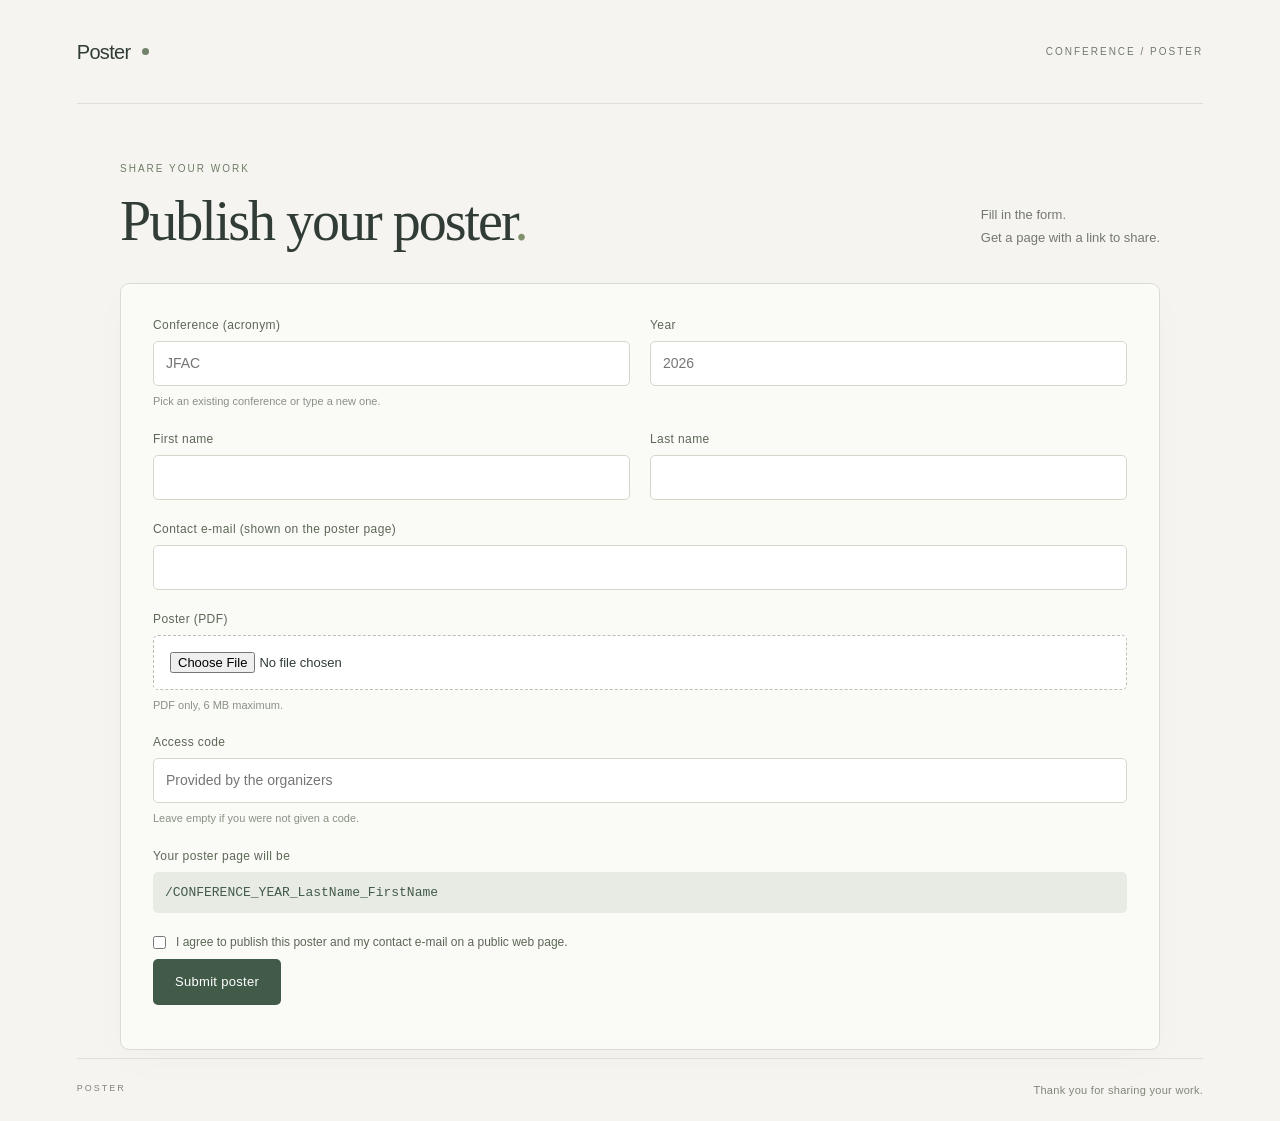
==== docs/index.html @ 844d6ec9 "Replace website with local version" ====
<!doctype html>
<html lang="en"><head>
<meta charset="utf-8"><meta name="viewport" content="width=device-width,initial-scale=1">
<meta name="robots" content="noindex,nofollow">
<title>Publish your poster</title>
<link rel="icon" href="favicon.ico"><link rel="stylesheet" href="assets/style.css">
</head><body><main class="page">
<header class="site-header">
  <span class="wordmark">Poster<span class="mark-dot"></span></span>
  <span class="header-note">CONFERENCE / POSTER</span>
</header>

<section class="poster-section">
  <div class="intro">
    <div>
      <p class="eyebrow">SHARE YOUR WORK</p>
      <h1>Publish your poster<span>.</span></h1>
    </div>
    <p class="intro-note">Fill in the form.<br>Get a page with a link to share.</p>
  </div>

  <form class="form-card" id="form" novalidate>
    <p class="hp"><label>Do not fill <input id="bot" tabindex="-1" autocomplete="off"></label></p>

    <div class="form-grid">
      <div class="field"><label for="conf">Conference (acronym)</label>
        <input id="conf" name="conference" type="text" placeholder="JFAC" list="conf-list" autocomplete="off" required>
        <datalist id="conf-list"></datalist>
        <span class="hint">Pick an existing conference or type a new one.</span></div>
      <div class="field"><label for="year">Year</label>
        <input id="year" name="annee" type="number" min="1990" max="2100" placeholder="2026" required></div>
      <div class="field"><label for="prenom">First name</label>
        <input id="prenom" name="prenom" type="text" autocomplete="given-name" required></div>
      <div class="field"><label for="nom">Last name</label>
        <input id="nom" name="nom" type="text" autocomplete="family-name" required></div>
      <div class="field full"><label for="email">Contact e-mail (shown on the poster page)</label>
        <input id="email" name="email" type="email" autocomplete="email" required></div>
      <div class="field full"><label for="pdf">Poster (PDF)</label>
        <input id="pdf" name="poster" type="file" accept="application/pdf,.pdf" required>
        <span class="hint">PDF only, 6 MB maximum.</span></div>
      <div class="field full"><label for="code">Access code</label>
        <input id="code" name="code" type="text" autocomplete="off" placeholder="Provided by the organizers">
        <span class="hint">Leave empty if you were not given a code.</span></div>
      <div class="field full"><span class="lbl">Your poster page will be</span>
        <div class="folder-preview" id="preview">/CONFERENCE_YEAR_LastName_FirstName</div></div>
      <label class="check full"><input type="checkbox" name="consent" required>
        <span>I agree to publish this poster and my contact e-mail on a public web page.</span></label>
    </div>
    <button class="submit" type="submit" id="send">Submit poster</button>
    <p class="hint" id="status" role="status" style="margin-top:12px"></p>
  </form>
</section>

<div class="page-footer"><span>POSTER</span><span>Thank you for sharing your work.</span></div>
</main>
<script src="config.js"></script>
<script>
  var $ = function (id) { return document.getElementById(id); };
  var clean = function (s) { return s.normalize("NFD").replace(/[\u0300-\u036f]/g, "").replace(/[^A-Za-z0-9]+/g, "-").replace(/^-+|-+$/g, ""); };
  var cap = function (s) { return clean(s).split("-").map(function (w) { return w.charAt(0).toUpperCase() + w.slice(1); }).join("-"); };
  function update() {
    var f = [clean($("conf").value).toUpperCase() || "CONFERENCE", clean($("year").value) || "YEAR",
             cap($("nom").value) || "LastName", cap($("prenom").value) || "FirstName"].join("_");
    $("preview").textContent = "/" + f;
  }
  ["conf", "year", "nom", "prenom"].forEach(function (id) { $(id).addEventListener("input", update); });
  $("pdf").addEventListener("change", function () {
    if (this.files[0] && this.files[0].size > 6 * 1024 * 1024) { alert("The PDF is larger than 6 MB."); this.value = ""; }
  });
  update();

  $("form").addEventListener("submit", async function (e) {
    e.preventDefault();
    var form = this, btn = $("send"), st = $("status"), file = $("pdf").files[0];
    if (!form.checkValidity()) { form.reportValidity(); return; }
    if (!file || file.size > 6 * 1024 * 1024) { st.textContent = "Please choose a PDF under 6 MB."; return; }
    btn.disabled = true; st.textContent = "Publishing… please wait.";
    try {
      var b64 = await new Promise(function (ok, ko) {
        var r = new FileReader(); r.onload = function () { ok(String(r.result).split(",")[1]); }; r.onerror = ko; r.readAsDataURL(file);
      });
      var res = await fetch(window.WORKER_URL, { method: "POST", headers: { "Content-Type": "application/json" },
        body: JSON.stringify({ conference: $("conf").value, annee: $("year").value, nom: $("nom").value, prenom: $("prenom").value,
          email: $("email").value, code: $("code").value, bot: $("bot").value, pdf: b64 }) });
      var j = await res.json();
      if (j.ok) { location.href = "merci.html?f=" + encodeURIComponent(j.folder); return; }
      st.textContent = "Error: " + (j.error || "unknown error");
    } catch (err) { st.textContent = "Network error. Please try again."; }
    btn.disabled = false;
  });

  // Conférences déjà enregistrées (index : posters.json)
  fetch("posters.json?" + Date.now()).then(function (r) { return r.ok ? r.json() : []; }).then(function (list) {
    var seen = {}, dl = $("conf-list");
    list.forEach(function (p) {
      if (seen[p.conf]) return; seen[p.conf] = 1;
      var o = document.createElement("option"); o.value = p.conf; dl.appendChild(o);
    });
  }).catch(function () {});
  // Si la saisie correspond à une conférence connue (jfac), on adopte son orthographe
  $("conf").addEventListener("change", function () {
    var v = this.value.trim().toLowerCase();
    Array.prototype.forEach.call($("conf-list").options, function (o) { if (o.value.toLowerCase() === v) $("conf").value = o.value; });
    update();
  });
</script>
</body></html>
---- docs/assets/style.css ----
*,:after,:before{box-sizing:border-box;margin:0;padding:0}html{line-height:1.5;font-family:var(--font-body)}ul{list-style:none}img,svg,canvas{display:block;max-width:100%}button,input,select,textarea{font:inherit;color:inherit}

:root{--font-body:-apple-system, BlinkMacSystemFont, "Segoe UI", "Roboto", "Oxygen", "Ubuntu", "Cantarell", "Fira Sans", "Droid Sans", "Helvetica Neue", sans-serif;--font-heading:var(--font-body);--content-width:72rem;--reading-width:42rem;--background:oklch(100% 0 0);--foreground:oklch(14.1% .005 285.823);--card:oklch(100% 0 0);--card-foreground:oklch(14.1% .005 285.823);--popover:oklch(100% 0 0);--popover-foreground:oklch(14.1% .005 285.823);--primary:oklch(21% .006 285.885);--primary-foreground:oklch(98.5% 0 0);--secondary:oklch(96.7% .001 286.375);--secondary-foreground:oklch(21% .006 285.885);--muted:oklch(96.7% .001 286.375);--muted-foreground:oklch(55.2% .016 285.938);--accent:oklch(96.7% .001 286.375);--accent-foreground:oklch(21% .006 285.885);--destructive:oklch(57.7% .245 27.325);--destructive-foreground:oklch(98.5% 0 0);--border:oklch(92% .004 286.32);--input:oklch(92% .004 286.32);--ring:oklch(87.1% .006 286.286);--chart-1:oklch(64.6% .222 41.116);--chart-2:oklch(60% .118 184.704);--chart-3:oklch(39.8% .07 227.392);--chart-4:oklch(82.8% .189 84.429);--chart-5:oklch(76.9% .188 70.08);--radius:.625rem;--sidebar:oklch(98.5% 0 0);--sidebar-foreground:oklch(14.1% .005 285.823);--sidebar-primary:oklch(21% .006 285.885);--sidebar-primary-foreground:oklch(98.5% 0 0);--sidebar-accent:oklch(96.7% .001 286.375);--sidebar-accent-foreground:oklch(21% .006 285.885);--sidebar-border:oklch(92% .004 286.32);--sidebar-ring:oklch(87.1% .006 286.286)}.dark{--background:oklch(14.1% .005 285.823);--foreground:oklch(98.5% 0 0);--card:oklch(14.1% .005 285.823);--card-foreground:oklch(98.5% 0 0);--popover:oklch(14.1% .005 285.823);--popover-foreground:oklch(98.5% 0 0);--primary:oklch(98.5% 0 0);--primary-foreground:oklch(21% .006 285.885);--secondary:oklch(27.4% .006 286.033);--secondary-foreground:oklch(98.5% 0 0);--muted:oklch(27.4% .006 286.033);--muted-foreground:oklch(70.5% .015 286.067);--accent:oklch(27.4% .006 286.033);--accent-foreground:oklch(98.5% 0 0);--destructive:oklch(39.6% .141 25.723);--destructive-foreground:oklch(63.7% .237 25.331);--border:oklch(27.4% .006 286.033);--input:oklch(27.4% .006 286.033);--ring:oklch(44.2% .017 285.786);--chart-1:oklch(48.8% .243 264.376);--chart-2:oklch(69.6% .17 162.48);--chart-3:oklch(76.9% .188 70.08);--chart-4:oklch(62.7% .265 303.9);--chart-5:oklch(64.5% .246 16.439);--sidebar:oklch(21% .006 285.885);--sidebar-foreground:oklch(98.5% 0 0);--sidebar-primary:oklch(48.8% .243 264.376);--sidebar-primary-foreground:oklch(98.5% 0 0);--sidebar-accent:oklch(27.4% .006 286.033);--sidebar-accent-foreground:oklch(98.5% 0 0);--sidebar-border:oklch(27.4% .006 286.033);--sidebar-ring:oklch(44.2% .017 285.786)}:root{--font-body:"Trebuchet MS", sans-serif;--background:#f5f4f0;--foreground:#303c35;--primary:#425b49;--border:#dedfd7}body{color:#303c35;background:#f5f4f0}button,a{-webkit-tap-highlight-color:transparent}button{font:inherit;cursor:pointer}a{color:inherit;text-decoration:none}button:disabled{opacity:.35;cursor:default}button:focus-visible,a:focus-visible,.poster-stage:focus-visible{outline-offset:5px;outline:2px solid #52765c}.page{max-width:1440px;margin:auto;padding:0 6%}.site-header{border-bottom:1px solid #dedfd7;justify-content:space-between;align-items:center;height:104px;display:flex}.wordmark{letter-spacing:-.7px;align-items:center;gap:12px;font-size:20px;display:flex}.mark-dot{background:#70826a;border-radius:50%;width:7px;height:7px}.header-note,.eyebrow,.page-footer{letter-spacing:2px;font-size:10px}.header-note{color:#73796f}.poster-section{max-width:1040px;margin:auto}.intro{justify-content:space-between;align-items:flex-end;padding:57px 0 30px;display:flex}.eyebrow{color:#6f7d67;margin:0 0 13px}h1{letter-spacing:-2px;margin:0;font-family:Palatino Linotype,Book Antiqua,Palatino,serif;font-size:clamp(36px,4.5vw,56px);font-weight:400;line-height:1.15}h1>span{color:#81906d}.intro-note{color:#74786f;margin:0 0 4px;font-size:13px;line-height:1.8}.viewer{background:#fafbf7;border:1px solid #d9dcd3;border-radius:9px;overflow:hidden;box-shadow:0 12px 40px #303c3505}.toolbar{background:#fbfcf8;border-bottom:1px solid #dde0d7;justify-content:space-between;align-items:center;gap:20px;min-height:65px;padding:12px 20px;display:flex}.file-label{align-items:center;gap:9px;font-size:13px;display:flex}.file-label svg{color:#74816e}.file-type{color:#8a9184;margin-left:5px;font-size:11px}.zoom-controls{align-items:center;gap:3px;display:flex}.zoom-controls button{background:0 0;border:0;border-radius:4px;place-items:center;width:30px;height:30px;display:grid}.zoom-controls button:not(:disabled):hover{background:#e8ece3}.zoom-controls output{text-align:center;font-variant-numeric:tabular-nums;min-width:49px;font-size:12px}.divider{background:#dfe2d8;width:1px;height:18px;margin:0 8px}.download{color:#fff;background:#425b49;border:0;border-radius:5px;justify-content:center;align-items:center;gap:8px;padding:10px 14px;font-size:12px;display:flex}a.download:hover{background:#314738}.poster-stage{background-color:#e8ebe3;background-image:radial-gradient(#b9c1b155 .7px,#0000 .7px);background-size:8px 8px;min-height:480px;max-height:75vh;padding:24px;overflow:auto}.poster-stage .poster-image{background:#fff;max-width:none;height:auto;margin:auto;display:block;box-shadow:0 4px 16px #303c3520}.empty-poster{text-align:center;background:#fafbf7;border:1px solid #dce0d4;flex-direction:column;justify-content:center;align-items:center;width:min(100%,690px);min-height:430px;margin:auto;padding:32px;display:flex;box-shadow:0 4px 16px #303c350d}.document-icon{color:#819079;border:1px solid #e0e5d9;border-radius:50%;margin-bottom:12px;padding:20px}.empty-poster p{max-width:340px;margin:12px 0;font-family:Palatino,serif;font-size:24px;line-height:1.4}.viewer-footer{color:#78816f;letter-spacing:.4px;justify-content:space-between;align-items:center;gap:10px;min-height:38px;padding:9px 20px;font-size:10px;display:flex}.pagination{align-items:center;gap:12px;display:flex}.pagination button{background:0 0;border:none;font-size:11px}.render-error{text-align:center;padding:20px;font-size:13px}.contact{text-align:center;padding:32px 10px 53px}.contact p{color:#818679;margin:0 0 12px;font-size:12px}.contact p span{color:#465b42}.contact a{border-bottom:1px solid #b8c4ae;align-items:center;gap:10px;padding:0 0 6px;font-size:14px;transition:color .2s;display:inline-flex}.contact a:hover{color:#718762}.page-footer{color:#818679;border-top:1px solid #dedfd7;justify-content:space-between;padding:23px 0;font-size:9px;display:flex}.page-footer span:last-child{letter-spacing:.3px;font-size:11px}@media (width<=600px){.page{padding:0 5%}.site-header{height:78px}.wordmark{font-size:18px}.header-note{letter-spacing:1px;font-size:8px}.intro{padding-top:36px}.intro-note{display:none}h1{letter-spacing:-1px}.toolbar{flex-wrap:wrap;gap:5px;padding:10px}.file-label{font-size:12px}.download{padding:9px}.download>span,.file-type{display:none}.poster-stage{min-height:380px;padding:18px}.empty-poster{min-height:350px;padding:20px}.empty-poster p{font-size:22px}.viewer-footer{padding:10px;font-size:9px}.contact a{gap:7px;font-size:13px}.page-footer{gap:18px}.page-footer span:last-child{font-size:10px}}
.form-card{background:#fafbf7;border:1px solid #d9dcd3;border-radius:9px;padding:32px;box-shadow:0 12px 40px #303c3505;margin-bottom:8px}
.form-grid{display:grid;grid-template-columns:1fr 1fr;gap:20px}
.field{display:flex;flex-direction:column;gap:7px}
.field.full{grid-column:1/-1}
.field label,.field .lbl{font-size:12px;letter-spacing:.4px;color:#5d6657}
.field input[type=text],.field input[type=email],.field input[type=number]{background:#fff;border:1px solid #d3d8cb;border-radius:5px;padding:11px 12px;font-size:14px}
.field input[type=file]{background:#fff;border:1px dashed #b9c1b1;border-radius:5px;padding:16px;font-size:13px}
.field input:focus-visible{outline:2px solid #52765c;outline-offset:2px}
.hint{font-size:11px;color:#8a9184}
.folder-preview{font-family:ui-monospace,Menlo,Consolas,monospace;font-size:13px;background:#e8ebe3;border-radius:5px;padding:11px 12px;color:#425b49;word-break:break-all}
.check{display:flex;gap:10px;align-items:flex-start;font-size:12px;color:#5d6657}
.check input{margin-top:3px}
.submit{margin-top:8px;background:#425b49;color:#fff;border:0;border-radius:5px;padding:13px 22px;font-size:13px;letter-spacing:.3px}
.submit:hover{background:#314738}
.hp{position:absolute;left:-9999px}
.poster-stage .pages{display:flex;flex-direction:column;gap:18px;align-items:center;width:max-content;min-width:100%}
.poster-stage canvas{background:#fff;box-shadow:0 4px 16px #303c3520;max-width:none}
.merci{padding:90px 0;text-align:center}
.merci p{color:#74786f;margin-top:14px}
@media (width<=600px){.form-grid{grid-template-columns:1fr}.form-card{padding:20px}}

.header-right{display:flex;align-items:center;gap:16px}
.publish-btn{display:inline-flex;align-items:center;gap:8px;background:#425b49;color:#fff;border-radius:5px;padding:9px 14px;font-size:12px;letter-spacing:.3px;text-decoration:none;white-space:nowrap}
.publish-btn:hover{background:#314738}
.link-row{display:flex;align-items:center;justify-content:center;gap:12px;flex-wrap:wrap;margin-top:22px}
.link-row a{font-family:ui-monospace,Menlo,Consolas,monospace;font-size:14px;color:#425b49;word-break:break-all;text-decoration:underline}
.copy-btn{display:inline-flex;align-items:center;gap:7px;background:#fafbf7;border:1px solid #d3d8cb;border-radius:5px;padding:8px 12px;font-size:12px;cursor:pointer;color:#425b49}
.copy-btn:hover{background:#eef1e9}
.qr-box{margin:30px auto 0;width:220px;background:#fff;border:1px solid #d9dcd3;border-radius:9px;padding:16px}
.qr-box svg{width:100%;height:auto}
.qr-caption{font-size:12px;margin-top:10px}
@media (width<=600px){.header-right .header-note{display:none}}

[hidden]{display:none!important}
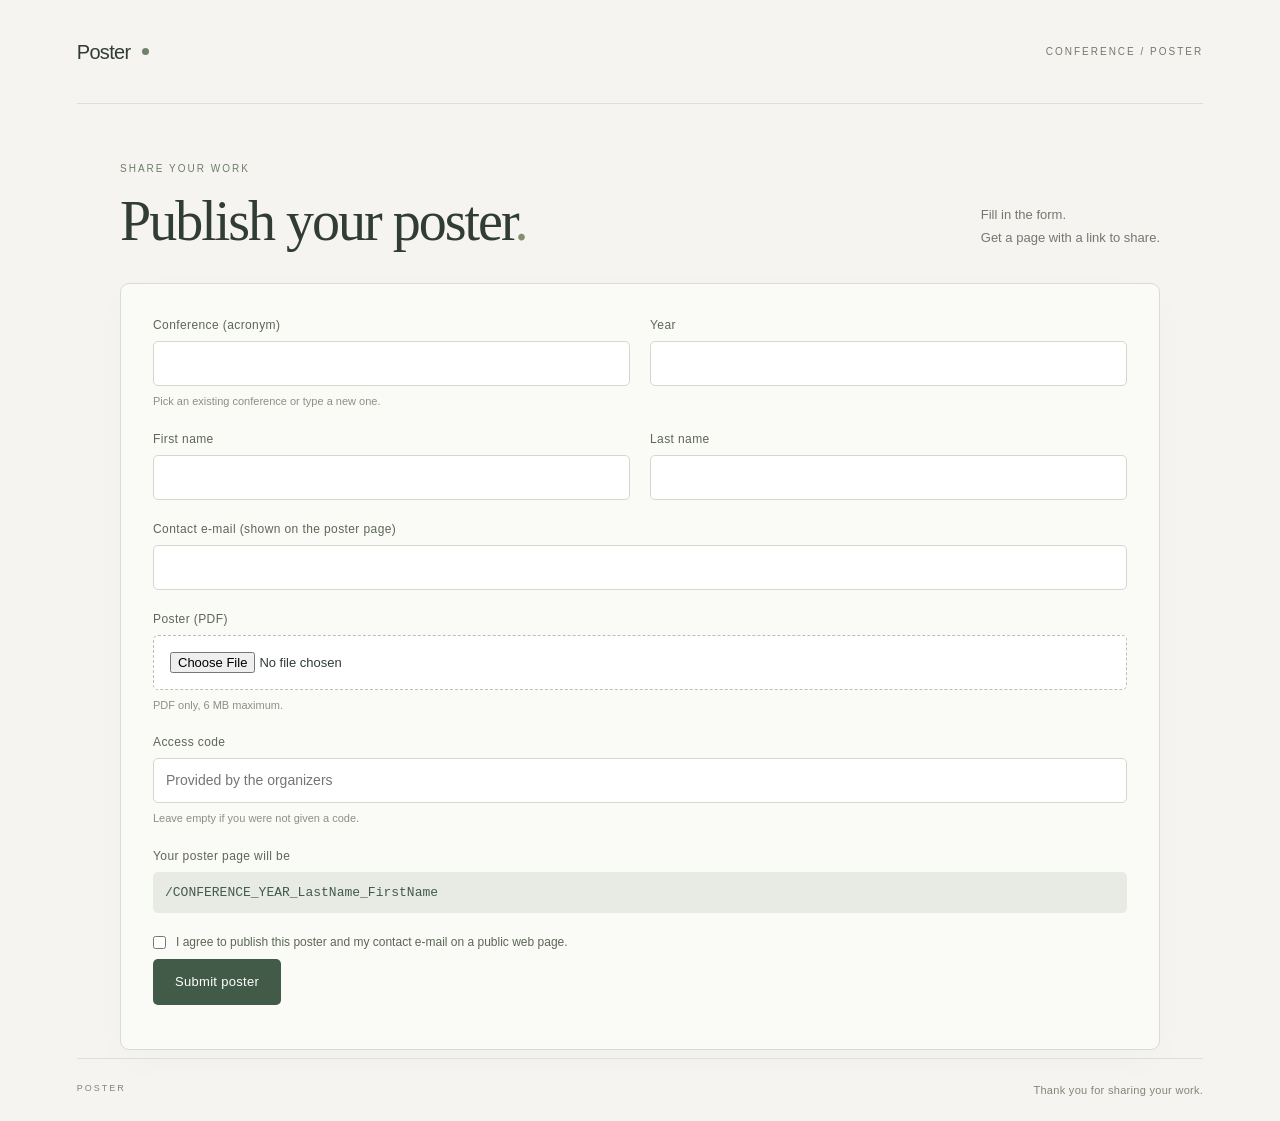
==== commit c0d1ddd8: "Update index.html" ====
--- a/docs/index.html
+++ b/docs/index.html
@@ -24,11 +24,11 @@
 
     <div class="form-grid">
       <div class="field"><label for="conf">Conference (acronym)</label>
-        <input id="conf" name="conference" type="text" placeholder="JFAC" list="conf-list" autocomplete="off" required>
+        <input id="conf" name="conference" type="text" list="conf-list" autocomplete="off" required>
         <datalist id="conf-list"></datalist>
         <span class="hint">Pick an existing conference or type a new one.</span></div>
       <div class="field"><label for="year">Year</label>
-        <input id="year" name="annee" type="number" min="1990" max="2100" placeholder="2026" required></div>
+        <input id="year" name="annee" type="number" min="2026" max="2100" required></div>
       <div class="field"><label for="prenom">First name</label>
         <input id="prenom" name="prenom" type="text" autocomplete="given-name" required></div>
       <div class="field"><label for="nom">Last name</label>
